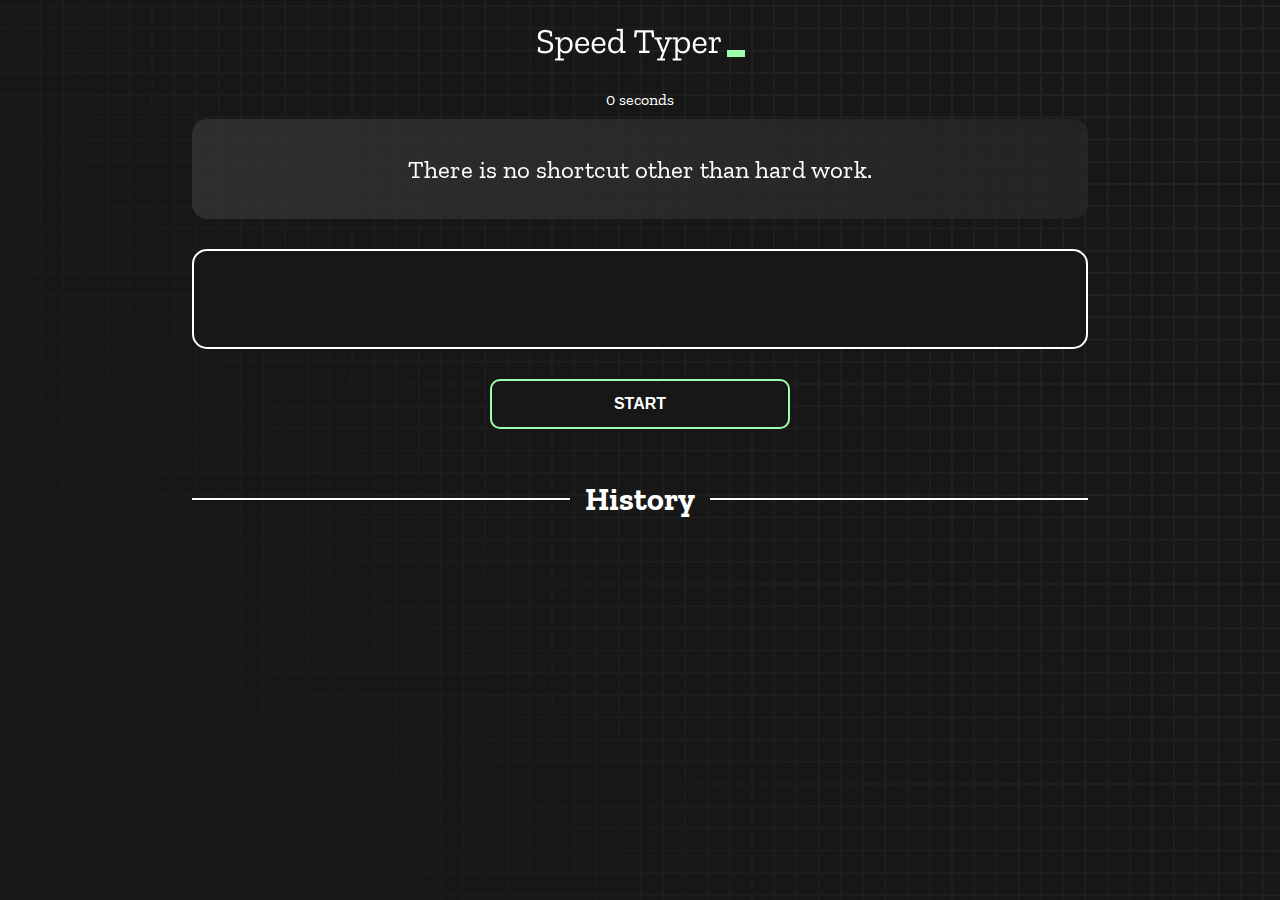
==== index.html @ cd580d10 "Initial commit" ====
<!DOCTYPE html>
<html lang="en">
  <head>
    <meta charset="UTF-8" />
    <meta http-equiv="X-UA-Compatible" content="IE=edge" />
    <meta name="viewport" content="width=device-width, initial-scale=1.0" />
    <title>Speed Monster</title>
    <link rel="stylesheet" href="styles.css" />
    <link rel="preconnect" href="https://fonts.googleapis.com" />
    <link rel="preconnect" href="https://fonts.gstatic.com" crossorigin />
    <link
      href="https://fonts.googleapis.com/css2?family=Zilla+Slab:wght@300;400;500&display=swap"
      rel="stylesheet"
    />
  </head>
  <body>
    <h1 class="title"><img src="./logo.png" /></h1>
    <div id="show-time">0 seconds</div>

    <div class="box-container">
      <div id="question"></div>

      <div id="display" class="inactive"></div>

      <div class="buttons">
        <button id="starts">START</button>
      </div>

      <div class="divider-container">
        <div class="line"></div>
        <h1 class="title2">History</h1>
        <div class="line"></div>
      </div>
      <div id="histories"></div>
    </div>

    <div id="countdown"></div>
    <div id="modal-background" class="hidden"></div>
    <div id="result" class="hidden"></div>

    <script src="./history.js"></script>
    <script src="./script.js"></script>
  </body>
</html>
---- styles.css ----
* {
  padding: 0;
  margin: 0;
  box-sizing: border-box;
}

body {
  background-image: url("./bg.png");
  background-size: cover;
  background-position: left top;
  font-family: "Zilla Slab", serif;
}

.box-container {
  width: 70%;
  margin: 0 auto;
}

#question {
  height: 100px;
  display: flex;
  align-items: center;
  justify-content: center;
  color: white;
  font-size: 25px;
  border-radius: 15px;
  background: rgb(255, 255, 255);
  background: linear-gradient(
    92.49deg,
    rgba(255, 255, 255, 0.1) 0.18%,
    rgba(255, 255, 255, 0.05) 99.85%
  );
  backdrop-filter: blur(5px);
  margin-bottom: 30px;
}

#display {
  height: 100px;
  display: flex;
  flex-wrap: wrap;
  align-items: center;
  padding-left: 5rem;
  color: white;
  font-size: 32px;
  background-color: #171717;
  border: 2px solid #9dffad;
  border-radius: 15px;
}

#countdown {
  position: fixed;
  height: 100vh;
  width: 100vw;
  background-color: rgba(0, 0, 0, 0.8);
  top: 0;
  left: 0;
  display: flex;
  align-items: center;
  justify-content: center;
  font-size: 3rem;
  color: white;
  display: none;
}
#result {
  position: fixed;
  top: 10%; 
  left: 10%;
  transform: translate(-50%, -50%);
  height: 250px;
  width: 400px;
  background-color: #171717;
  border-radius: 15px;
  border: 2px solid #9dffad;
  color: white;
  text-align: center;
  padding: 2rem;
}
#show-time{
  text-align: center;
  color: white;
  margin: 10px 0;
}

.green {
  color: #9dffad;
}
.red {
  color: #eb6565;
}
.bold {
  font-weight: 700;
}
.inactive {
  border: 2px solid white !important;
}
.hidden {
  display: none;
}
.title {
  text-align: center;
  color: white;
  margin: 20px 0;
}

.divider-container {
  height: 80px;
  display: flex;
  justify-content: center;
  align-items: center;
  gap: 15px;
  margin: 0 auto;
}

.line {
  height: 2px;
  background: white;
  width: 100%;
}

.title2 {
  color: white;
  display: block;
}

.buttons {
  display: flex;
  justify-content: center;
  margin: 30px 0;
}
button {
  padding: 10px 20px;
  border: none;
  font-size: 16px;
  font-weight: bold;
  width: 300px;
  height: 50px;
  color: white;
  background-color: #171717;
  border-radius: 10px;
  border: 2px solid #9dffad;
  cursor: pointer;
}

#histories {
  display: flex;
  flex-wrap: wrap;
  justify-content: space-around;
}

.card {
  width: 100%;
  height: 100%;
  padding: 50px;
  display: flex;
  justify-content: space-between;
  align-items: center;
  padding: 20px 30px;
  color: white;
  border-radius: 15px;
  background: rgb(255, 255, 255);
  background: linear-gradient(
    92.49deg,
    rgba(255, 255, 255, 0.1) 0.18%,
    rgba(255, 255, 255, 0.05) 99.85%
  );
  backdrop-filter: blur(5px);
  margin-bottom: 30px;
}

#modal-background {
  background: rgb(255, 255, 255);
  background: linear-gradient(
    92.49deg,
    rgba(255, 255, 255, 0.1) 0.18%,
    rgba(255, 255, 255, 0.05) 99.85%
  );
  backdrop-filter: blur(5px);
  height: 100vh;
  width: 100%;
  position: fixed;
  top: 0;
}

@media only screen and (max-width: 700px) {
  .box-container {
    padding: 0 20px;
    width: 100%;
  }
  .card {
    flex-direction: column;
  }
}
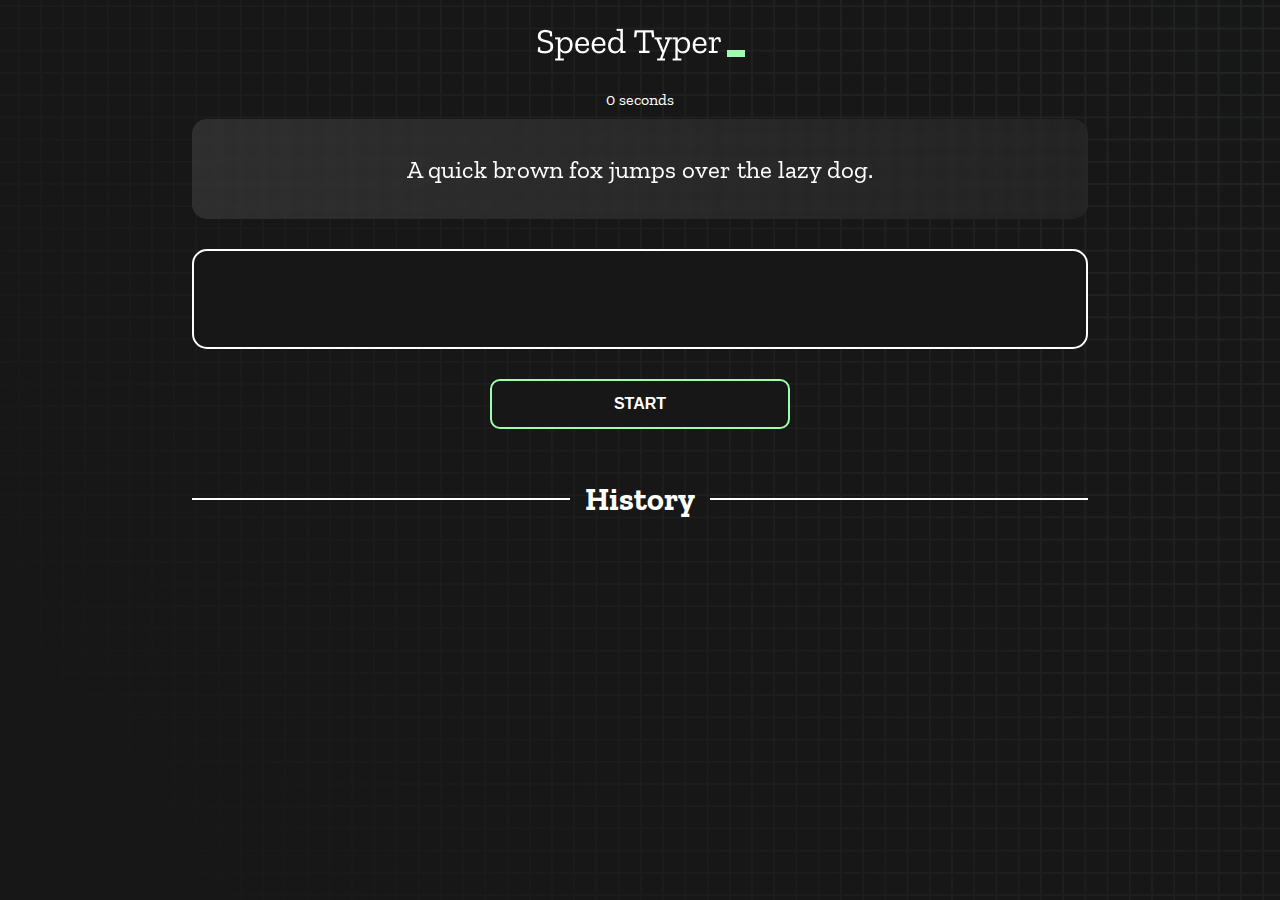
==== commit bb31d001: "title update" ====
--- a/index.html
+++ b/index.html
@@ -1,44 +1,44 @@
 <!DOCTYPE html>
 <html lang="en">
-  <head>
-    <meta charset="UTF-8" />
-    <meta http-equiv="X-UA-Compatible" content="IE=edge" />
-    <meta name="viewport" content="width=device-width, initial-scale=1.0" />
-    <title>Speed Monster</title>
-    <link rel="stylesheet" href="styles.css" />
-    <link rel="preconnect" href="https://fonts.googleapis.com" />
-    <link rel="preconnect" href="https://fonts.gstatic.com" crossorigin />
-    <link
-      href="https://fonts.googleapis.com/css2?family=Zilla+Slab:wght@300;400;500&display=swap"
-      rel="stylesheet"
-    />
-  </head>
-  <body>
-    <h1 class="title"><img src="./logo.png" /></h1>
-    <div id="show-time">0 seconds</div>
 
-    <div class="box-container">
-      <div id="question"></div>
+<head>
+  <meta charset="UTF-8" />
+  <meta http-equiv="X-UA-Compatible" content="IE=edge" />
+  <meta name="viewport" content="width=device-width, initial-scale=1.0" />
+  <title>Type Monster</title>
+  <link rel="stylesheet" href="styles.css" />
+  <link rel="preconnect" href="https://fonts.googleapis.com" />
+  <link rel="preconnect" href="https://fonts.gstatic.com" crossorigin />
+  <link href="https://fonts.googleapis.com/css2?family=Zilla+Slab:wght@300;400;500&display=swap" rel="stylesheet" />
+</head>
 
-      <div id="display" class="inactive"></div>
+<body>
+  <h1 class="title"><img src="./logo.png" /></h1>
+  <div id="show-time">0 seconds</div>
 
-      <div class="buttons">
-        <button id="starts">START</button>
-      </div>
+  <div class="box-container">
+    <div id="question"></div>
 
-      <div class="divider-container">
-        <div class="line"></div>
-        <h1 class="title2">History</h1>
-        <div class="line"></div>
-      </div>
-      <div id="histories"></div>
+    <div id="display" class="inactive"></div>
+
+    <div class="buttons">
+      <button id="starts">START</button>
     </div>
 
-    <div id="countdown"></div>
-    <div id="modal-background" class="hidden"></div>
-    <div id="result" class="hidden"></div>
+    <div class="divider-container">
+      <div class="line"></div>
+      <h1 class="title2">History</h1>
+      <div class="line"></div>
+    </div>
+    <div id="histories"></div>
+  </div>
 
-    <script src="./history.js"></script>
-    <script src="./script.js"></script>
-  </body>
-</html>
+  <div id="countdown"></div>
+  <div id="modal-background" class="hidden"></div>
+  <div id="result" class="hidden"></div>
+
+  <script src="./history.js"></script>
+  <script src="./script.js"></script>
+</body>
+
+</html>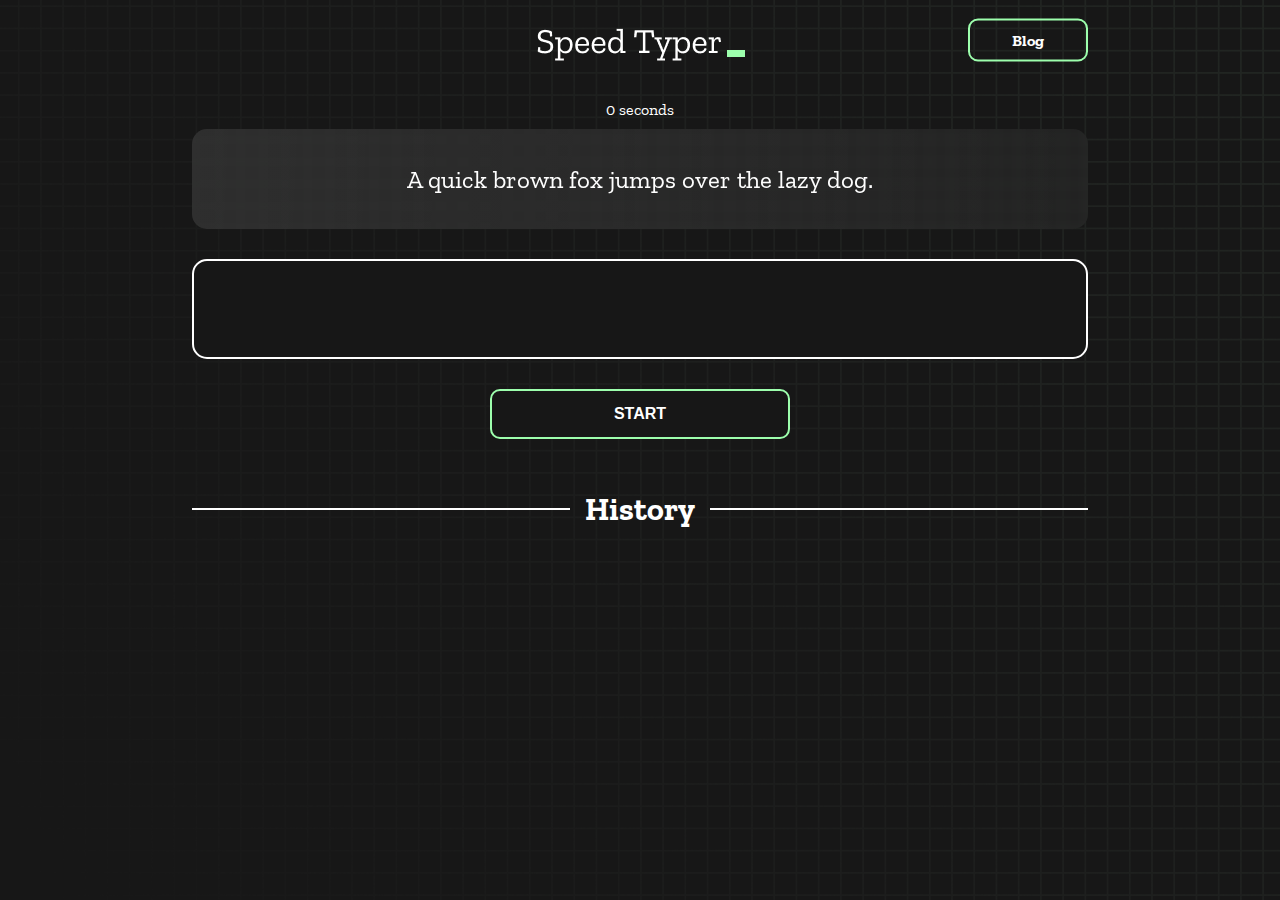
==== commit 4aea243a: "Blog part added" ====
--- a/index.html
+++ b/index.html
@@ -5,7 +5,7 @@
   <meta charset="UTF-8" />
   <meta http-equiv="X-UA-Compatible" content="IE=edge" />
   <meta name="viewport" content="width=device-width, initial-scale=1.0" />
-  <title>Type Monster</title>
+  <title>Type Speed Test_</title>
   <link rel="stylesheet" href="styles.css" />
   <link rel="preconnect" href="https://fonts.googleapis.com" />
   <link rel="preconnect" href="https://fonts.gstatic.com" crossorigin />
@@ -13,7 +13,10 @@
 </head>
 
 <body>
-  <h1 class="title"><img src="./logo.png" /></h1>
+  <div class="nav-menu">
+    <h1 class="title"><img src="./logo.png" /></h1>
+    <a class="nav-btn" href="blog.html">Blog</a>
+  </div>
   <div id="show-time">0 seconds</div>
 
   <div class="box-container">
--- a/styles.css
+++ b/styles.css
@@ -25,11 +25,9 @@
   font-size: 25px;
   border-radius: 15px;
   background: rgb(255, 255, 255);
-  background: linear-gradient(
-    92.49deg,
-    rgba(255, 255, 255, 0.1) 0.18%,
-    rgba(255, 255, 255, 0.05) 99.85%
-  );
+  background: linear-gradient(92.49deg,
+      rgba(255, 255, 255, 0.1) 0.18%,
+      rgba(255, 255, 255, 0.05) 99.85%);
   backdrop-filter: blur(5px);
   margin-bottom: 30px;
 }
@@ -61,10 +59,11 @@
   color: white;
   display: none;
 }
+
 #result {
   position: fixed;
-  top: 10%; 
-  left: 10%;
+  top: 50%;
+  left: 50%;
   transform: translate(-50%, -50%);
   height: 250px;
   width: 400px;
@@ -75,7 +74,8 @@
   text-align: center;
   padding: 2rem;
 }
-#show-time{
+
+#show-time {
   text-align: center;
   color: white;
   margin: 10px 0;
@@ -84,18 +84,23 @@
 .green {
   color: #9dffad;
 }
+
 .red {
   color: #eb6565;
 }
+
 .bold {
   font-weight: 700;
 }
+
 .inactive {
   border: 2px solid white !important;
 }
+
 .hidden {
   display: none;
 }
+
 .title {
   text-align: center;
   color: white;
@@ -127,6 +132,7 @@
   justify-content: center;
   margin: 30px 0;
 }
+
 button {
   padding: 10px 20px;
   border: none;
@@ -142,7 +148,9 @@
 }
 
 #histories {
-  display: flex;
+  display: grid;
+  grid-template-columns: repeat(3, 1fr);
+  gap: 20px;
   flex-wrap: wrap;
   justify-content: space-around;
 }
@@ -151,29 +159,25 @@
   width: 100%;
   height: 100%;
   padding: 50px;
-  display: flex;
+  display: grid;
   justify-content: space-between;
   align-items: center;
   padding: 20px 30px;
   color: white;
   border-radius: 15px;
   background: rgb(255, 255, 255);
-  background: linear-gradient(
-    92.49deg,
-    rgba(255, 255, 255, 0.1) 0.18%,
-    rgba(255, 255, 255, 0.05) 99.85%
-  );
+  background: linear-gradient(92.49deg,
+      rgba(255, 255, 255, 0.1) 0.18%,
+      rgba(255, 255, 255, 0.05) 99.85%);
   backdrop-filter: blur(5px);
   margin-bottom: 30px;
 }
 
 #modal-background {
   background: rgb(255, 255, 255);
-  background: linear-gradient(
-    92.49deg,
-    rgba(255, 255, 255, 0.1) 0.18%,
-    rgba(255, 255, 255, 0.05) 99.85%
-  );
+  background: linear-gradient(92.49deg,
+      rgba(255, 255, 255, 0.1) 0.18%,
+      rgba(255, 255, 255, 0.05) 99.85%);
   backdrop-filter: blur(5px);
   height: 100vh;
   width: 100%;
@@ -186,7 +190,30 @@
     padding: 0 20px;
     width: 100%;
   }
+
   .card {
     flex-direction: column;
   }
 }
+
+.nav-menu {
+  display: flex;
+  align-items: center;
+  justify-content: center;
+}
+
+
+.nav-btn {
+  position: absolute;
+  right: 15%;
+  text-decoration: none;
+  font-weight: bold;
+  width: 120px;
+  color: white;
+  text-align: center;
+  padding: 10px;
+  border-radius: 10px;
+  border: 2px solid #9dffad;
+  transform: translateY(-50%);
+  margin-top: 2.5%;
+}